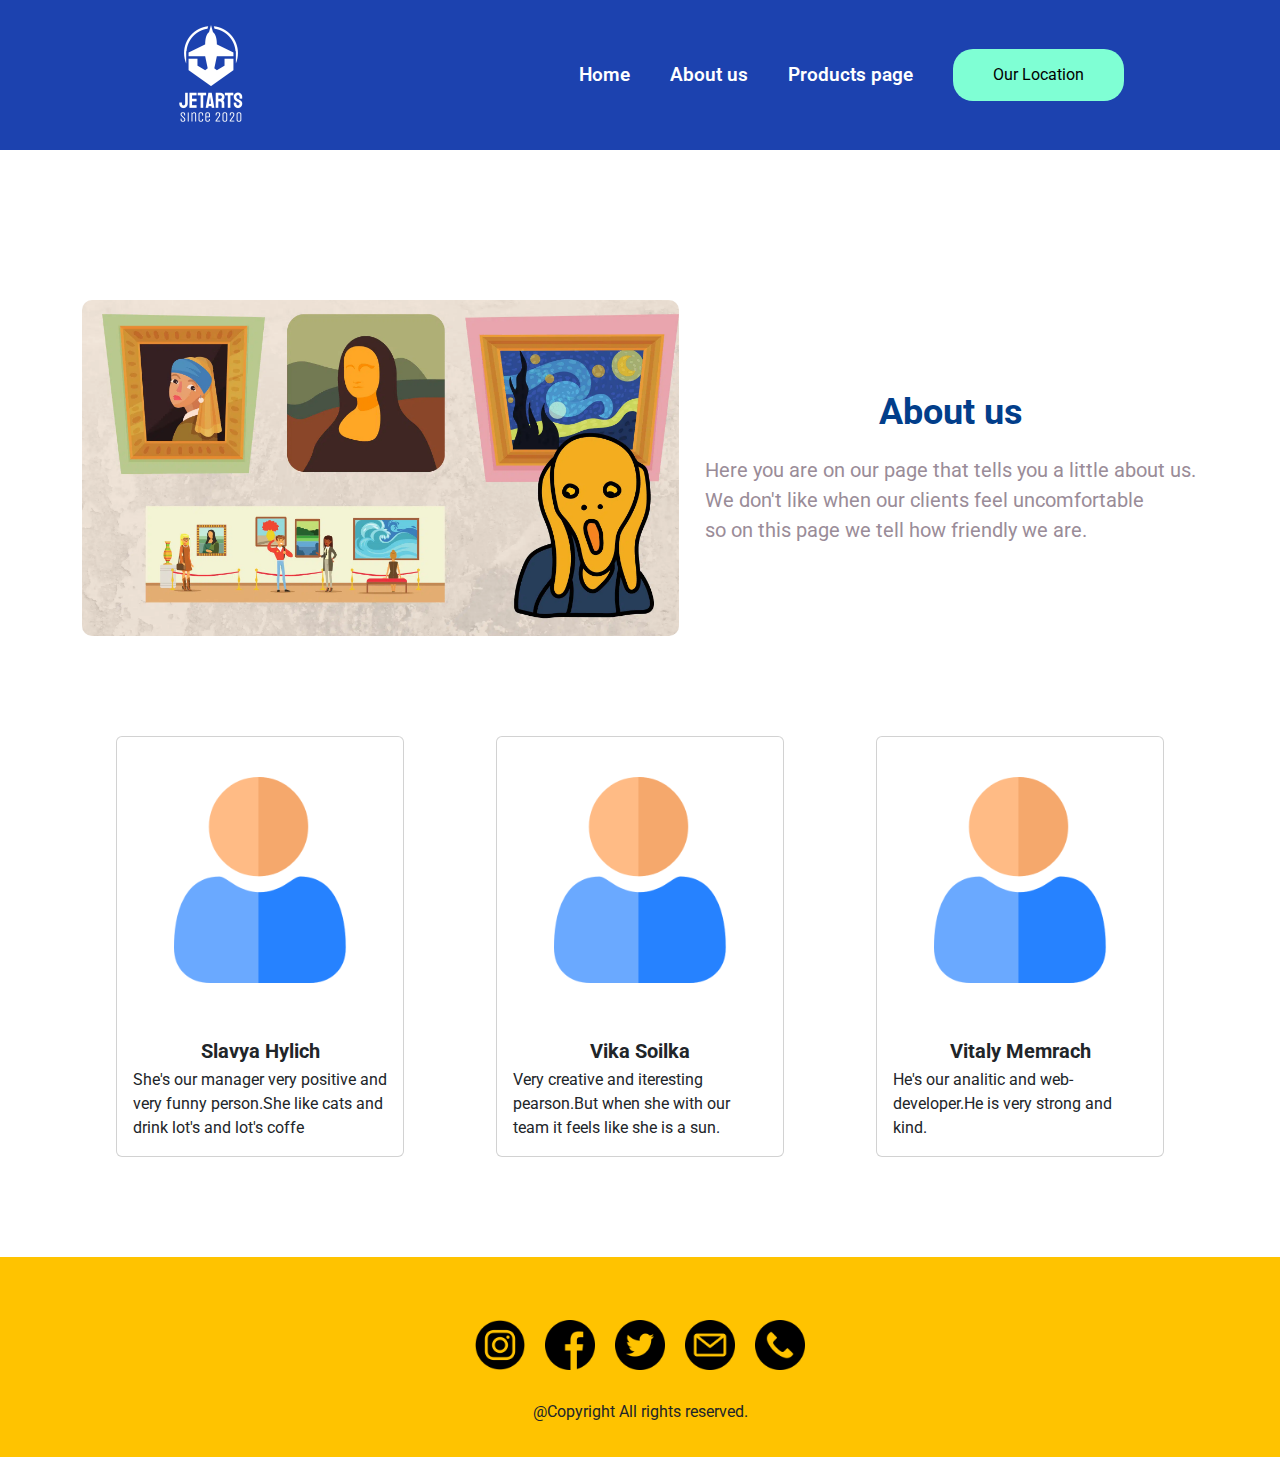
==== about.html @ 9f7dc8c6 "Add files via upload" ====
<!DOCTYPE html>
<html lang="en">
<head>
    <meta charset="UTF-8">
    <meta http-equiv="X-UA-Compatible" content="IE=edge">
    <meta name="viewport" content="width=device-width, initial-scale=1.0">
    <link rel="stylesheet" href="https://cdn.jsdelivr.net/npm/bootstrap@5.2.2/dist/css/bootstrap.min.css">
    <script src="https://cdn.jsdelivr.net/npm/bootstrap@5.2.2/dist/js/bootstrap.bundle.min.js" defer></script>
    <link rel="stylesheet" href="/css/style.css">
    <script src="script.js" defer></script>
    <title>JetArts</title>
</head>
<body>
    <header>
        <nav>
            <div class="menu">
                <div class="menu-logo">
                    <img src="/image/jetart.png" alt="">
                </div>
                <div class="menu-list">
                    <div class="menu-item"><a href="index.html">Home</a></div>
                    <div class="menu-item"><a href="about.html">About us</a></div>
                    <div class="menu-item"><a href="product.html">Products page</a></div>
                    <button class="but1">Our Location</button>
                </div>
                <div class="burger">
                    <img src="/image/burger.png" alt="">
                </div>
            </div>

            <div class="nav-menu-mobile">
                <div class="menu-list">
                    <div class="menu-item"><a href="index.html">Home</a></div>
                    <div class="menu-item"><a href="about.html">About us</a></div>
                    <div class="menu-item"><a href="product.html">Products page</a></div>
                    <button class="but2">Our Location</button>
                </div>
            </div>
        </nav>
    </header>
    <div class="container-fluid welcome">
        <div class="container">
            <div class="row">
                <div class="col mtxt">
                    <h1>About us</h1>
                    <p>Here you are on our page that tells you a little about us. <br> We don't like when our clients feel uncomfortable <br> so on this page we tell how friendly we are.</p>
                </div>
                <div class="col mona">
                    <img src="/image/about.webp" alt="">
                </div>
            </div>
        </div>
    </div>
    <div class="container staff">
        <div class="row">
            <div class="col">
                <div class="card" style="width: 18rem;">
                    <img src="image/user.png" class="card-img-top" alt="">
                    <div class="card-body">
                        <h4>Slavya Hylich</h4>
                      <p class="card-text">She's our manager very positive and very funny person.She like cats and drink lot's and lot's coffe</p>
                    </div>
                  </div>
            </div>
            <div class="col">
                <div class="card" style="width: 18rem;">
                    <img src="image/user.png" class="card-img-top" alt="">
                    <div class="card-body">
                        <h4>Vika Soilka</h4>
                      <p class="card-text">Very creative and iteresting pearson.But when she with our team it feels like she is a sun.</p>
                    </div>
                  </div>
            </div>
            <div class="col">
                <div class="card" style="width: 18rem;">
                    <img src="image/user.png" class="card-img-top" alt="">
                    <div class="card-body">
                        <h4>Vitaly Memrach</h4>
                      <p class="card-text">He's our analitic and web-developer.He is very strong and kind.</p>
                    </div>
                  </div>
            </div>
        </div>
    </div>
    <footer>
        <div class="ground ">
            <a href=""><img src="/image/instagram.png" alt=""></a>
            <a href=""><img src="/image/facebook.png" alt=""></a>
            <a href=""><img src="/image/twitter.png" alt=""></a>
            <a href="mailto:jetarts@gmail.com"><img src="/image/email.png" alt=""></a>
            <a href="tel:123-456-7890"><img src="/image/phone-call.png" alt=""></a>
        </div>
            <div class="groundtxt">
                <p>@Copyright All rights reserved.</p>
            </div>
    </footer>
</body>
</html>
---- css/style.css ----
@import url("https://fonts.googleapis.com/css2?family=Roboto:ital,wght@0,100;0,300;0,400;0,500;0,700;0,900;1,100;1,300;1,400;1,500;1,700;1,900&display=swap");
*, *::after, *::before {
  box-sizing: border-box;
  scroll-behavior: smooth;
}

body {
  margin: 0 auto;
  max-width: 1920px;
  overflow-x: hidden;
  font-family: "Roboto";
  min-width: 450px;
}

.modal-header {
  display: flex;
  justify-content: center;
  flex-direction: column;
}
.modal-header img {
  width: 150px;
  height: 120px;
}

.modal-body .checkbox {
  display: none;
}
.modal-body button {
  text-align: center;
  width: 300px;
  height: 50px;
  background-color: red;
  border-radius: 30px;
  border: none;
  color: white;
  font-weight: 400;
  font-size: 24px;
  margin-top: 30px;
  transition: all 0.5s;
}
.modal-body button:hover {
  background-color: lightcoral;
  box-shadow: 0 4px 10px 0 lightcoral;
}
.modal-body form {
  display: flex;
  flex-direction: column;
  align-items: center;
}
.modal-body form input:not([type=checkbox]):not([type=submit]) {
  border: none;
  border-bottom: 3px solid #808080;
  width: 320px;
  outline: none;
  margin-bottom: 40px;
  font-size: 18px;
  padding-left: 14px;
  padding-bottom: 5px;
}
.modal-body form input:hover:not([type=checkbox]):not([type=submit]) {
  border-bottom: 3px solid #405282;
}

header nav {
  z-index: 10;
}
header nav .nav-menu-mobile {
  display: flex;
  align-items: center;
  justify-content: center;
  position: fixed;
  width: 100%;
  background: #1c42af;
  height: 200px;
  transform: translateY(-500px);
}
header nav .nav-menu-mobile .menu-list {
  display: flex;
  align-items: center;
}
header nav .nav-menu-mobile .menu-list button {
  color: black;
  border: 0px;
  padding: 14px 40px;
  margin: 0px 20px;
  border-radius: 20px;
}
header nav .nav-menu-mobile .menu-list button:hover {
  background-color: #023e8a;
  color: #ffbe0b;
}
header nav .nav-menu-mobile .menu-list .but1 {
  background-color: aquamarine;
}
header nav .nav-menu-mobile .menu-list .but2 {
  background-color: orange;
}
header nav .nav-menu-mobile .menu-list .menu-item {
  padding: 0 20px;
}
header nav .nav-menu-mobile .menu-list .menu-item a {
  color: white;
  font-size: larger;
  font-weight: 600;
  text-decoration: none;
}
header nav .nav-menu-mobile .menu-list .menu-item a:hover {
  color: goldenrod;
}
header nav .menu-visible {
  transform: translateY(0px);
  z-index: 10;
}
header nav .menu {
  display: flex;
  flex-direction: row;
  align-items: center;
  justify-content: space-around;
  width: 100%;
  height: 150px;
  background-color: #1c42af;
}
header nav .menu img {
  width: 150px;
  height: 120px;
}
header nav .menu .burger {
  display: none;
}
header nav .menu .burger img {
  width: 60px;
  height: 60px;
}
header nav .menu .menu-list {
  display: flex;
  align-items: center;
}
header nav .menu .menu-list button {
  color: black;
  border: 0px;
  padding: 14px 40px;
  margin: 0px 20px;
  border-radius: 20px;
}
header nav .menu .menu-list button:hover {
  background-color: #023e8a;
  color: #ffbe0b;
}
header nav .menu .menu-list .but1 {
  background-color: aquamarine;
}
header nav .menu .menu-list .but2 {
  background-color: orange;
}
header nav .menu .menu-list .menu-item {
  padding: 0 20px;
}
header nav .menu .menu-list .menu-item a {
  color: white;
  font-size: larger;
  font-weight: 600;
  text-decoration: none;
}
header nav .menu .menu-list .menu-item a:hover {
  color: goldenrod;
}

.staff .row img {
  padding: 40px;
}
.staff .row .card {
  margin: 100px 0;
}
.staff .row .card .card-body {
  display: flex;
  flex-direction: column;
  align-items: center;
}
.staff .row .card .card-body p {
  margin-top: 5px;
}

.welcome .container .row {
  width: auto;
  margin-top: 150px;
  display: flex;
  flex-direction: row-reverse;
  align-items: center;
}
.welcome .container .row .mtxt {
  display: flex;
  flex-direction: column;
}
.welcome .container .row .mtxt h1 {
  color: #023e8a;
}
.welcome .container .row .mtxt p {
  margin-top: 20px;
  font-size: 20px;
  color: #9a8c98;
}
.welcome .container .row .mona img {
  width: auto;
  height: 336px;
  border-radius: 10px;
}

.carousel {
  width: 80%;
  margin: 100px auto;
}

footer {
  display: flex;
  align-items: center;
  justify-content: center;
  flex-direction: column;
  height: 200px;
  background-color: #ffc300;
}
footer .ground {
  display: flex;
  align-items: center;
  justify-content: center;
}
footer .ground a {
  padding: 30px 10px;
}
footer .ground img {
  width: 50px;
  height: 50px;
}

@media screen and (max-width: 991px) {
  .welcome .container .row {
    flex-direction: column-reverse;
  }
  .welcome .container .mtxt {
    margin-top: 30px;
  }
  header nav .menu .menu-list {
    display: none;
  }
}
@media screen and (max-width: 1024px) {
  header nav .nav-menu-mobile {
    position: -webkit-sticky;
    position: sticky;
  }
  header nav .menu .menu-list {
    display: none;
  }
  header nav .menu .burger {
    display: block;
  }
}
@media screen and (max-width: 683px) {
  .welcome .container .row .mona img {
    width: auto;
  }
}
@media screen and (max-width: 320px) {
  .welcome .container .row .mona img {
    width: 100%;
  }
}
@media screen and (max-width: 512px) {
  .welcome .container .row .mona img {
    width: 100%;
  }
}
@media screen and (max-width: 717px) {
  header nav .nav-menu-mobile {
    height: 350px;
  }
  header nav .nav-menu-mobile .menu-list {
    flex-direction: column;
  }
  header nav .nav-menu-mobile .menu-list .menu-item {
    padding: 10px 0;
  }
  header nav .nav-menu-mobile .menu-list .but1 {
    margin: 10px;
  }
  header nav .nav-menu-mobile .menu-list .but2 {
    margin: 10px;
  }
}
.row > * {
  width: auto;
}

.products {
  max-width: 920px;
  gap: 10px;
  flex-wrap: wrap;
  display: flex;
  flex-direction: row;
  justify-content: center;
  margin-top: 100px;
  margin-bottom: 100px;
}
.products .row .col {
  margin: 100px 20px;
}

.col {
  align-items: center;
  display: flex;
  justify-content: center;
}

h1, .h1 {
  margin-top: 0;
  margin-bottom: 0rem;
  font-family: "Roboto";
  font-weight: 700;
  font-size: 2.25rem;
  line-height: 1.2;
}
@media (min-width: 768px) {
  h1, .h1 {
    font-size: 2.25rem;
  }
}
@media (min-width: 1200px) {
  h1, .h1 {
    font-size: 2.25rem;
  }
}

h2, .h2 {
  margin-top: 0;
  margin-bottom: 0rem;
  font-family: "Roboto";
  font-weight: 700;
  font-size: 2rem;
  line-height: 1.2;
}
@media (min-width: 768px) {
  h2, .h2 {
    font-size: 2rem;
  }
}
@media (min-width: 1200px) {
  h2, .h2 {
    font-size: 2rem;
  }
}

h3, .h3 {
  margin-top: 0;
  margin-bottom: 0rem;
  font-family: "Roboto";
  font-weight: 700;
  font-size: 1.5rem;
  line-height: 1.2;
}
@media (min-width: 768px) {
  h3, .h3 {
    font-size: 1.5rem;
  }
}
@media (min-width: 1200px) {
  h3, .h3 {
    font-size: 2rem;
  }
}

h4, .h4 {
  margin-top: 0;
  margin-bottom: 0rem;
  font-family: "Roboto";
  font-weight: 700;
  font-size: 16px;
  line-height: 1.2;
}
@media (min-width: 768px) {
  h4, .h4 {
    font-size: 1.125rem;
  }
}
@media (min-width: 1200px) {
  h4, .h4 {
    font-size: 1.25rem;
  }
}

h5, .h5 {
  margin-top: 0;
  margin-bottom: 0rem;
  font-family: "Roboto";
  font-weight: 700;
  font-size: 1rem;
  line-height: 1.2;
}
@media (min-width: 768px) {
  h5, .h5 {
    font-size: 1.125rem;
  }
}
@media (min-width: 1200px) {
  h5, .h5 {
    font-size: 1.125rem;
  }
}

h6, .h6 {
  margin-top: 0;
  margin-bottom: 0rem;
  font-family: "Roboto";
  font-weight: 700;
  font-size: 1rem;
  line-height: 1.2;
}
@media (min-width: 768px) {
  h6, .h6 {
    font-size: 1rem;
  }
}
@media (min-width: 1200px) {
  h6, .h6 {
    font-size: 1rem;
  }
}

p {
  font-size: 16px;
  margin-top: 0;
  margin-bottom: 0rem;
}/*# sourceMappingURL=style.css.map */
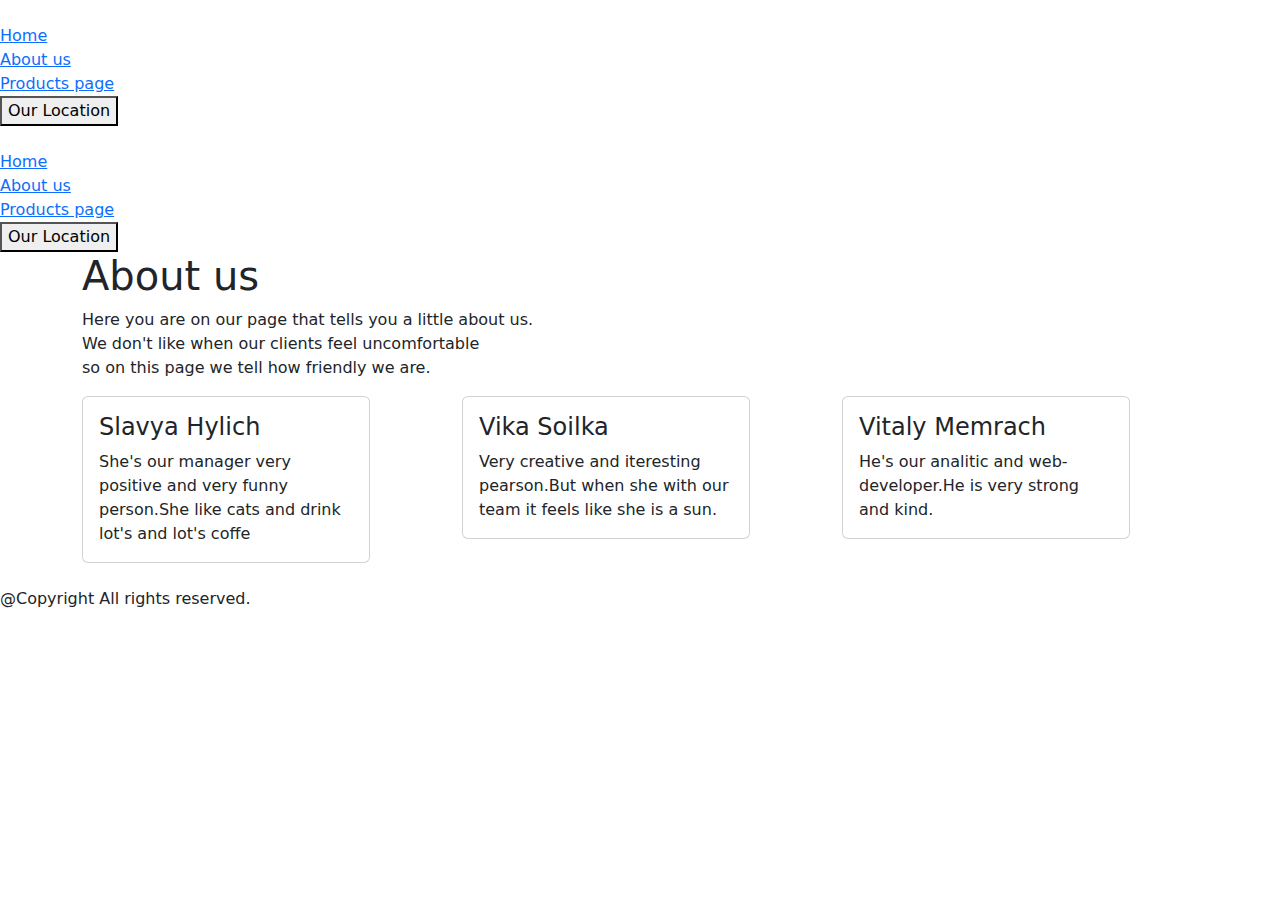
==== commit d072bb52: "Add files via upload" ====
--- a/about.html
+++ b/about.html
@@ -6,7 +6,7 @@
     <meta name="viewport" content="width=device-width, initial-scale=1.0">
     <link rel="stylesheet" href="https://cdn.jsdelivr.net/npm/bootstrap@5.2.2/dist/css/bootstrap.min.css">
     <script src="https://cdn.jsdelivr.net/npm/bootstrap@5.2.2/dist/js/bootstrap.bundle.min.js" defer></script>
-    <link rel="stylesheet" href="/css/style.css">
+    <link rel="stylesheet" href="/JetArts/css/style.css">
     <script src="script.js" defer></script>
     <title>JetArts</title>
 </head>
@@ -15,7 +15,7 @@
         <nav>
             <div class="menu">
                 <div class="menu-logo">
-                    <img src="/image/jetart.png" alt="">
+                    <img src="/JetArts/image/jetart.png" alt="">
                 </div>
                 <div class="menu-list">
                     <div class="menu-item"><a href="index.html">Home</a></div>
@@ -24,7 +24,7 @@
                     <button class="but1">Our Location</button>
                 </div>
                 <div class="burger">
-                    <img src="/image/burger.png" alt="">
+                    <img src="/JetArts/image/burger.png" alt="">
                 </div>
             </div>
 
@@ -46,7 +46,7 @@
                     <p>Here you are on our page that tells you a little about us. <br> We don't like when our clients feel uncomfortable <br> so on this page we tell how friendly we are.</p>
                 </div>
                 <div class="col mona">
-                    <img src="/image/about.webp" alt="">
+                    <img src="/JetArts/image/about.webp" alt="">
                 </div>
             </div>
         </div>
@@ -55,7 +55,7 @@
         <div class="row">
             <div class="col">
                 <div class="card" style="width: 18rem;">
-                    <img src="image/user.png" class="card-img-top" alt="">
+                    <img src="/JetArts/image/user.png" class="card-img-top" alt="">
                     <div class="card-body">
                         <h4>Slavya Hylich</h4>
                       <p class="card-text">She's our manager very positive and very funny person.She like cats and drink lot's and lot's coffe</p>
@@ -64,7 +64,7 @@
             </div>
             <div class="col">
                 <div class="card" style="width: 18rem;">
-                    <img src="image/user.png" class="card-img-top" alt="">
+                    <img src="/JetArts/image/user.png" class="card-img-top" alt="">
                     <div class="card-body">
                         <h4>Vika Soilka</h4>
                       <p class="card-text">Very creative and iteresting pearson.But when she with our team it feels like she is a sun.</p>
@@ -73,7 +73,7 @@
             </div>
             <div class="col">
                 <div class="card" style="width: 18rem;">
-                    <img src="image/user.png" class="card-img-top" alt="">
+                    <img src="/JetArts/image/user.png" class="card-img-top" alt="">
                     <div class="card-body">
                         <h4>Vitaly Memrach</h4>
                       <p class="card-text">He's our analitic and web-developer.He is very strong and kind.</p>
@@ -84,11 +84,11 @@
     </div>
     <footer>
         <div class="ground ">
-            <a href=""><img src="/image/instagram.png" alt=""></a>
-            <a href=""><img src="/image/facebook.png" alt=""></a>
-            <a href=""><img src="/image/twitter.png" alt=""></a>
-            <a href="mailto:jetarts@gmail.com"><img src="/image/email.png" alt=""></a>
-            <a href="tel:123-456-7890"><img src="/image/phone-call.png" alt=""></a>
+            <a href=""><img src="/JetArts/image/instagram.png" alt=""></a>
+            <a href=""><img src="/JetArts/image/facebook.png" alt=""></a>
+            <a href=""><img src="/JetArts/image/twitter.png" alt=""></a>
+            <a href="mailto:jetarts@gmail.com"><img src="/JetArts/image/email.png" alt=""></a>
+            <a href="tel:123-456-7890"><img src="/JetArts/image/phone-call.png" alt=""></a>
         </div>
             <div class="groundtxt">
                 <p>@Copyright All rights reserved.</p>
